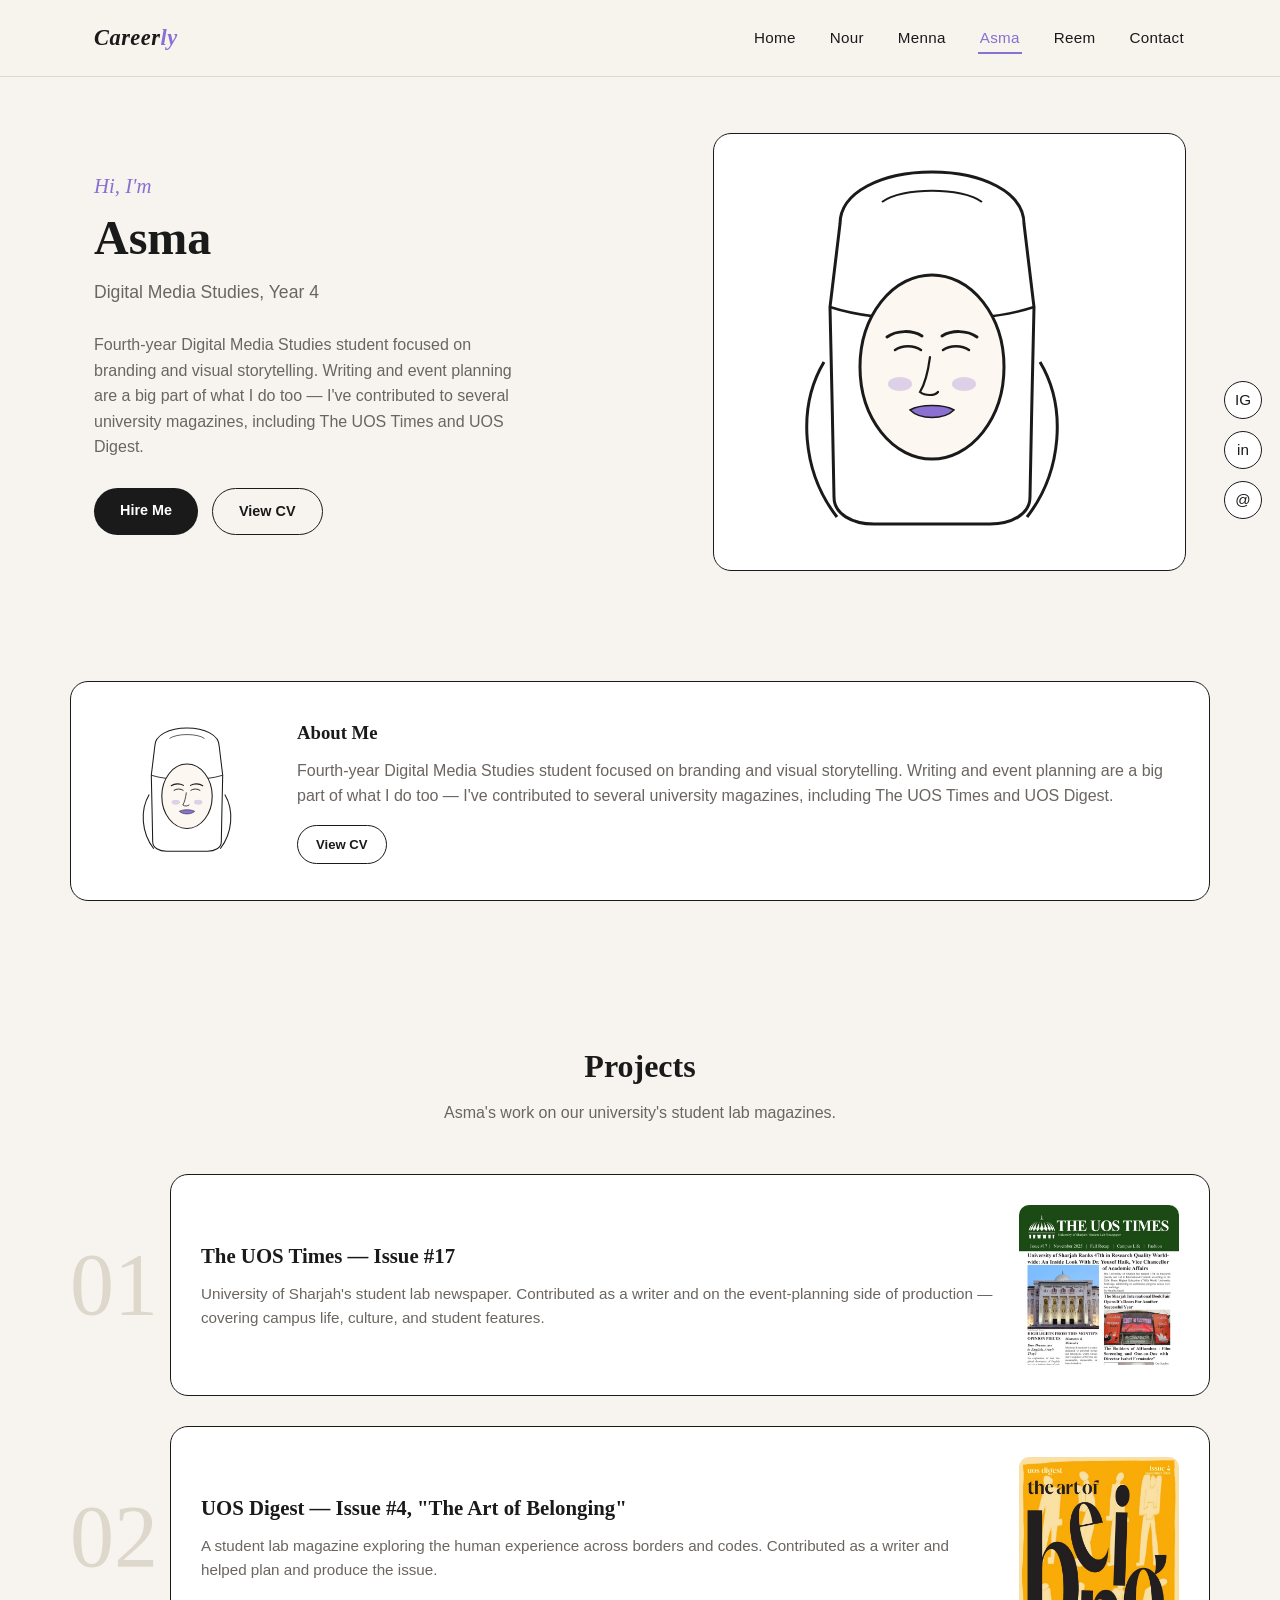
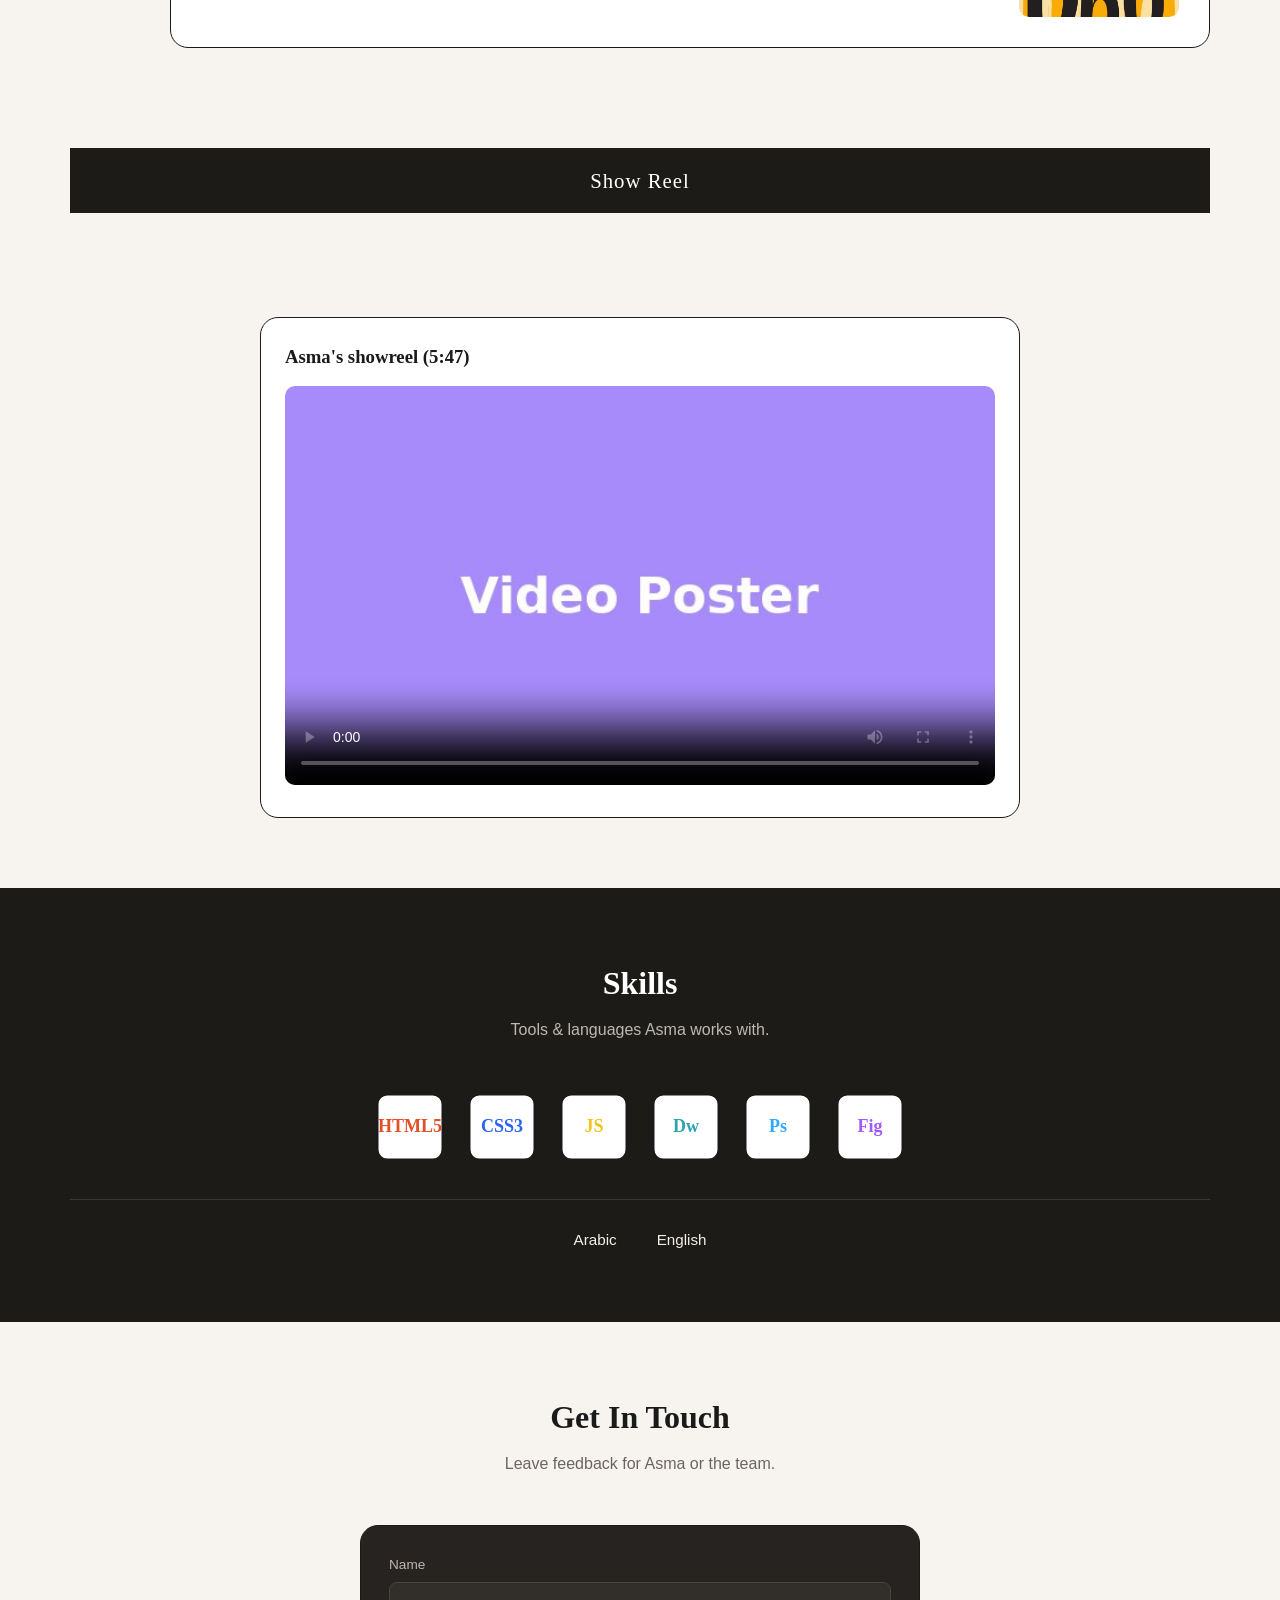
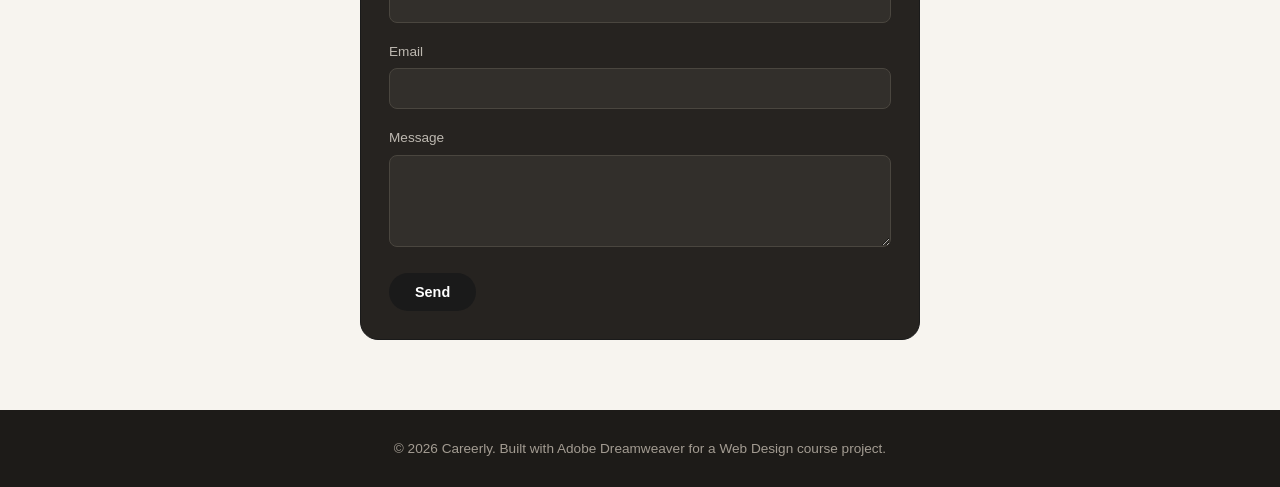
==== asma.html @ 3bf2ea1f "Careerly group portfolio site" ====
<!DOCTYPE html>
<html lang="en">
<head>
<meta charset="UTF-8">
<meta name="viewport" content="width=device-width, initial-scale=1.0">
<title>Asma — Careerly</title>
<meta name="description" content="Asma's individual portfolio page — Careerly group project.">
<link rel="stylesheet" href="css/style.css">
<link rel="stylesheet" href="css/member-asma.css">
</head>
<body>

<header class="site-header">
  <div class="nav-wrap">
    <div class="logo">Career<span>ly</span></div>
    <button class="nav-toggle" aria-label="Toggle navigation">&#9776;</button>
    <nav class="main-nav">
      <ul>
        <li><a href="index.html">Home</a></li>
        <li><a href="nour.html">Nour</a></li>
        <li><a href="menna.html">Menna</a></li>
        <li><a href="asma.html" class="active">Asma</a></li>
        <li><a href="reem.html">Reem</a></li>
        <li><a href="index.html#contact">Contact</a></li>
      </ul>
    </nav>
  </div>
</header>

<div class="social-rail">
  <a href="#" aria-label="Instagram">IG</a>
  <a href="#" aria-label="LinkedIn">in</a>
  <a href="#" aria-label="Email">@</a>
</div>

<section class="profile-hero">
  <div>
    <div class="eyebrow">Hi, I'm</div>
    <h1>Asma</h1>
    <div class="role">Digital Media Studies, Year 4</div>
    <p style="color:var(--ink-muted);max-width:420px;margin-bottom:28px;">
      Fourth-year Digital Media Studies student focused on branding and visual storytelling. Writing and event planning are a big part of what I do too — I've contributed to several university magazines, including The UOS Times and UOS Digest.
    </p>
    <div class="cta-row">
      <a href="#contact-foot" class="btn">Hire Me</a>
      <a href="#" class="btn secondary" onclick="document.getElementById('cv-modal-asma').classList.add('open');return false;">View CV</a>
    </div>
  </div>
  <div class="portrait-frame">
    <img src="images/asma/portrait.svg" alt="Asma — illustrated portrait">
  </div>
</section>

<section id="about">
  <div class="about-card">
    <img class="mini-portrait" src="images/asma/portrait.svg" alt="Asma">
    <div>
      <h3>About Me</h3>
      <p>Fourth-year Digital Media Studies student focused on branding and visual storytelling. Writing and event planning are a big part of what I do too — I've contributed to several university magazines, including The UOS Times and UOS Digest.</p>
      <a href="#" class="btn secondary small" onclick="document.getElementById('cv-modal-asma').classList.add('open');return false;">View CV</a>
    </div>
  </div>
</section>

<section id="projects">
  <h2>Projects</h2>
  <p class="section-sub">Asma's work on our university's student lab magazines.</p>

  <div class="project-numbered">
    <div class="big-number">01</div>
    <div class="card">
      <div>
        <h3>The UOS Times — Issue #17</h3>
        <p>University of Sharjah's student lab newspaper. Contributed as a writer and on the
           event-planning side of production — covering campus life, culture, and student features.</p>
      </div>
      <div class="thumb"><img src="images/asma/project1.jpg" alt="The UOS Times, Issue 17 cover"></div>
    </div>
  </div>

  <div class="project-numbered">
    <div class="big-number">02</div>
    <div class="card">
      <div>
        <h3>UOS Digest — Issue #4, "The Art of Belonging"</h3>
        <p>A student lab magazine exploring the human experience across borders and codes.
           Contributed as a writer and helped plan and produce the issue.</p>
      </div>
      <div class="thumb"><img src="images/asma/project2.jpg" alt="UOS Digest, Issue 4 cover"></div>
    </div>
  </div>
</section>

<div class="media-section-header">Show Reel</div>
<section>
  <div class="media-block">
    <h3 style="font-family:var(--font-serif);margin-bottom:14px;">Asma's showreel (5:47)</h3>
    <video controls poster="images/asma/video-poster.jpg">
      <source src="images/asma/showreel.mp4" type="video/mp4">
      Your browser does not support the video tag.
    </video>
  </div>
</section>

<section class="on-dark" style="background:var(--dark);">
  <h2>Skills</h2>
  <p class="section-sub">Tools &amp; languages Asma works with.</p>
  <div class="skills-icons">
    <img src="images/skills/html5.svg" alt="HTML5">
    <img src="images/skills/css3.svg" alt="CSS3">
    <img src="images/skills/js.svg" alt="JavaScript">
    <img src="images/skills/dw.svg" alt="Dreamweaver">
    <img src="images/skills/ps.svg" alt="Photoshop">
    <img src="images/skills/figma.svg" alt="Figma">
  </div>
  <div class="languages-row">
    <div class="lang">Arabic</div>
    <div class="lang">English</div>
  </div>
</section>

<section id="contact-foot">
  <h2>Get In Touch</h2>
  <p class="section-sub">Leave feedback for Asma or the team.</p>
  <form id="contact-form" class="contact-form" style="max-width:560px;margin:0 auto;border:1.5px solid var(--border);" novalidate>
    <div class="form-group">
      <label for="name">Name</label>
      <input type="text" id="name" name="name">
      <div class="form-error"></div>
    </div>
    <div class="form-group">
      <label for="email">Email</label>
      <input type="email" id="email" name="email">
      <div class="form-error"></div>
    </div>
    <div class="form-group">
      <label for="message">Message</label>
      <textarea id="message" name="message" rows="4"></textarea>
      <div class="form-error"></div>
    </div>
    <button type="submit" class="btn">Send</button>
    <div class="form-status"></div>
  </form>
</section>

<footer>
  <p>&copy; 2026 Careerly. Built with Adobe Dreamweaver for a Web Design course project.</p>
</footer>

<div id="cv-modal-asma" class="cv-modal" aria-hidden="true">
  <div class="cv-modal-backdrop" onclick="document.getElementById('cv-modal-asma').classList.remove('open')"></div>
  <div class="cv-modal-box">
    <button class="cv-modal-close" onclick="document.getElementById('cv-modal-asma').classList.remove('open')" aria-label="Close">&times;</button>
    <img src="[data-uri]" alt="Asma's CV">
    <a class="btn small" style="margin-top:14px;display:inline-block;" href="files/asma_cv.pdf" download>Download PDF</a>
  </div>
</div>

<script src="js/script.js"></script>
</body>
</html>
---- css/style.css ----
/* ============================================================
   TEAM NEXUS PORTFOLIO — SHARED STYLESHEET (v2, line-art theme)
   Light editorial look with hand-drawn portrait illustrations.
   Each member page loads css/member-*.css for its one accent color.
   ============================================================ */

:root {
  --bg: #f7f4ef;
  --bg-card: #ffffff;
  --ink: #1a1a1a;
  --ink-muted: #6b6560;
  --border: #1a1a1a;
  --border-soft: #ddd7cc;
  --dark: #1d1b18;
  --dark-elevated: #262320;
  --accent: #2fa3b0;       /* shared group accent, overridden per member */
  --radius: 18px;
  --max-width: 1140px;
  --font-serif: Georgia, 'Times New Roman', Times, serif;
  --font-sans: 'Segoe UI', Tahoma, Geneva, Verdana, sans-serif;
}

* { box-sizing: border-box; margin: 0; padding: 0; }
html { scroll-behavior: smooth; }

body {
  font-family: var(--font-sans);
  background: var(--bg);
  color: var(--ink);
  line-height: 1.6;
}

img { max-width: 100%; display: block; }
a { color: inherit; text-decoration: none; }

.container { max-width: var(--max-width); margin: 0 auto; padding: 0 24px; }

/* ---------- Header / Nav ---------- */
header.site-header {
  position: sticky;
  top: 0;
  z-index: 100;
  background: rgba(247, 244, 239, 0.94);
  backdrop-filter: blur(6px);
  border-bottom: 1px solid var(--border-soft);
}

.nav-wrap {
  display: flex;
  align-items: center;
  justify-content: space-between;
  padding: 20px 24px;
  max-width: var(--max-width);
  margin: 0 auto;
}

.logo {
  font-family: var(--font-serif);
  font-weight: 700;
  font-size: 1.4rem;
  letter-spacing: 0.5px;
  font-style: italic;
}
.logo span { color: var(--accent); }

nav.main-nav ul { list-style: none; display: flex; gap: 30px; }

nav.main-nav a {
  color: var(--ink);
  font-weight: 500;
  font-size: 0.95rem;
  letter-spacing: 0.3px;
  padding: 6px 2px;
  border-bottom: 2px solid transparent;
  transition: border-color 0.2s, color 0.2s;
}

nav.main-nav a:hover,
nav.main-nav a.active {
  color: var(--accent);
  border-bottom-color: var(--accent);
}

.nav-toggle {
  display: none;
  background: none;
  border: none;
  color: var(--ink);
  font-size: 1.6rem;
  cursor: pointer;
}

/* ---------- Landing hero ---------- */
.hero {
  text-align: center;
  padding: 90px 24px 60px;
}

.hero .eyebrow {
  font-family: var(--font-serif);
  font-style: italic;
  color: var(--accent);
  font-size: 1.1rem;
  margin-bottom: 10px;
}

.hero h1 {
  font-family: var(--font-serif);
  font-size: clamp(1.9rem, 4.2vw, 2.9rem);
  font-weight: 400;
  line-height: 1.4;
  max-width: 740px;
  margin: 0 auto 10px;
}
.hero h1 strong { font-weight: 700; }

/* ---------- Portrait cards (landing) ---------- */
.team-grid {
  display: grid;
  grid-template-columns: repeat(auto-fit, minmax(210px, 1fr));
  gap: 26px;
  max-width: var(--max-width);
  margin: 56px auto 0;
}

.team-card {
  background: var(--bg-card);
  border: 1.5px solid var(--border);
  border-radius: var(--radius);
  padding: 22px 18px 24px;
  text-align: center;
  transition: transform 0.2s;
}
.team-card:hover { transform: translateY(-6px); }

.team-card .avatar-frame {
  width: 100%;
  aspect-ratio: 1/1.05;
  border-radius: 12px;
  overflow: hidden;
  margin-bottom: 16px;
  background: #fff;
}
.team-card .avatar-frame img { width: 100%; height: 100%; object-fit: contain; }

.team-card h3 { font-family: var(--font-serif); font-size: 1.15rem; margin-bottom: 4px; }
.team-card .role { color: var(--ink-muted); font-size: 0.85rem; margin-bottom: 14px; }

.btn {
  display: inline-block;
  background: var(--ink);
  color: #fff;
  font-weight: 600;
  font-size: 0.9rem;
  padding: 11px 26px;
  border-radius: 999px;
  border: none;
  cursor: pointer;
  transition: transform 0.15s, background 0.15s;
}
.btn:hover { transform: translateY(-2px); background: var(--accent); }
.btn.secondary {
  background: transparent;
  color: var(--ink);
  border: 1.5px solid var(--border);
}
.btn.secondary:hover { background: var(--ink); color: #fff; }
.btn.small { padding: 8px 18px; font-size: 0.82rem; }

/* ---------- Section ---------- */
section { padding: 70px 24px; }

section h2 {
  font-family: var(--font-serif);
  font-size: 2rem;
  margin-bottom: 8px;
  text-align: center;
}
section.on-dark h2 { color: #fff; }

.section-sub { text-align: center; color: var(--ink-muted); margin-bottom: 48px; }
section.on-dark .section-sub { color: #bdb8b0; }

/* ---------- Gallery strip ---------- */
.gallery-strip {
  display: grid;
  grid-template-columns: repeat(4, 1fr);
  gap: 4px;
  max-width: var(--max-width);
  margin: 0 auto;
}
.gallery-strip img { width: 100%; aspect-ratio: 4/3; object-fit: cover; }
@media (max-width: 700px) { .gallery-strip { grid-template-columns: repeat(2, 1fr); } }

/* ---------- Our Team (circular avatars) ---------- */
.our-team { background: var(--bg); text-align: center; }
.our-team-grid {
  display: grid;
  grid-template-columns: repeat(auto-fit, minmax(140px, 1fr));
  gap: 30px;
  max-width: 820px;
  margin: 0 auto;
}
.our-team-grid figure { display: flex; flex-direction: column; align-items: center; }
.our-team-grid .circle {
  width: 130px;
  height: 130px;
  border-radius: 50%;
  background: #fff;
  border: 1.5px solid var(--border);
  overflow: hidden;
  margin-bottom: 14px;
}
.our-team-grid .circle img { width: 100%; height: 100%; object-fit: contain; }
.our-team-grid figcaption { font-family: var(--font-serif); font-size: 1.05rem; }

/* ---------- Dark split footer: Contact + Comments ---------- */
.contact-split {
  background: var(--dark);
  color: #f2efe9;
  padding: 70px 24px;
}
.contact-split .container {
  display: grid;
  grid-template-columns: 1fr 1fr;
  gap: 48px;
}
@media (max-width: 760px) { .contact-split .container { grid-template-columns: 1fr; } }

.contact-split h2 { text-align: left; font-family: var(--font-serif); margin-bottom: 24px; color: #fff; }

.contact-list { list-style: none; }
.contact-list li { padding: 12px 0; border-bottom: 1px solid #3a3733; display: flex; gap: 10px; }
.contact-list li .k { color: #a39c92; width: 90px; flex-shrink: 0; }
.contact-list li .v { color: #f2efe9; }

.contact-form {
  background: var(--dark-elevated);
  border-radius: var(--radius);
  padding: 28px;
}

.form-group { margin-bottom: 18px; }
.form-group label { display: block; margin-bottom: 6px; font-size: 0.85rem; color: #bdb8b0; }

.form-group input,
.form-group textarea,
.form-group select {
  width: 100%;
  padding: 11px 14px;
  background: #322f2b;
  border: 1px solid #4a463f;
  border-radius: 8px;
  color: #fff;
  font-family: inherit;
  font-size: 0.95rem;
}
.form-group input:focus,
.form-group textarea:focus,
.form-group select:focus { outline: none; border-color: var(--accent); }

.form-error { color: #ff8a7a; font-size: 0.8rem; margin-top: 4px; display: none; }
.form-status { margin-top: 14px; font-size: 0.9rem; display: none; }
.form-status.success { color: #6fd6a0; }
.form-status.error { color: #ff8a7a; }

/* ---------- Individual page: profile hero ---------- */
.profile-hero {
  display: grid;
  grid-template-columns: 1.1fr 0.9fr;
  gap: 40px;
  align-items: center;
  max-width: var(--max-width);
  margin: 0 auto;
  padding: 56px 24px 40px;
  position: relative;
}
@media (max-width: 760px) { .profile-hero { grid-template-columns: 1fr; text-align: center; } }

.profile-hero .eyebrow {
  font-family: var(--font-serif);
  font-style: italic;
  color: var(--accent);
  font-size: 1.3rem;
  margin-bottom: 6px;
}
.profile-hero h1 {
  font-family: var(--font-serif);
  font-size: clamp(2.1rem, 4.6vw, 3rem);
  margin-bottom: 10px;
  line-height: 1.25;
}
.profile-hero .role { color: var(--ink-muted); font-size: 1.1rem; margin-bottom: 26px; }
.profile-hero .cta-row { display: flex; gap: 14px; }
@media (max-width: 760px) { .profile-hero .cta-row { justify-content: center; } }

.profile-hero .portrait-frame {
  background: #fff;
  border: 1.5px solid var(--border);
  border-radius: var(--radius);
  padding: 18px;
}

/* vertical social rail */
.social-rail {
  position: fixed;
  right: 18px;
  top: 50%;
  transform: translateY(-50%);
  display: flex;
  flex-direction: column;
  gap: 12px;
  z-index: 50;
}
.social-rail a {
  width: 38px; height: 38px;
  border: 1.5px solid var(--border);
  border-radius: 50%;
  display: flex; align-items: center; justify-content: center;
  background: #fff;
  font-size: 0.95rem;
}
.social-rail a:hover { background: var(--ink); color: #fff; }
@media (max-width: 900px) { .social-rail { display: none; } }

/* ---------- About Me card ---------- */
.about-card {
  max-width: var(--max-width);
  margin: 0 auto;
  background: var(--bg-card);
  border: 1.5px solid var(--border);
  border-radius: var(--radius);
  padding: 36px;
  display: grid;
  grid-template-columns: 160px 1fr;
  gap: 30px;
  align-items: center;
}
@media (max-width: 700px) { .about-card { grid-template-columns: 1fr; text-align: center; } }
.about-card .mini-portrait { width: 140px; margin: 0 auto; }
.about-card h3 { font-family: var(--font-serif); margin-bottom: 10px; }
.about-card p { color: var(--ink-muted); margin-bottom: 16px; }

/* ---------- Numbered project section ---------- */
.project-numbered {
  display: grid;
  grid-template-columns: 90px 1fr;
  gap: 10px;
  max-width: var(--max-width);
  margin: 0 auto 30px;
  align-items: center;
}
.project-numbered .big-number {
  font-family: var(--font-serif);
  font-size: 5.5rem;
  color: var(--border-soft);
  line-height: 1;
}
.project-numbered .card {
  background: var(--bg-card);
  border: 1.5px solid var(--border);
  border-radius: var(--radius);
  padding: 30px;
  display: grid;
  grid-template-columns: 1fr 160px;
  gap: 24px;
  align-items: center;
}
@media (max-width: 700px) {
  .project-numbered { grid-template-columns: 1fr; }
  .project-numbered .card { grid-template-columns: 1fr; }
}
.project-numbered h3 { font-family: var(--font-serif); font-size: 1.3rem; margin-bottom: 10px; }
.project-numbered p { color: var(--ink-muted); font-size: 0.95rem; }
.project-numbered .thumb { border-radius: 10px; overflow: hidden; }
.project-numbered .thumb img { width: 100%; aspect-ratio: 1/1; object-fit: cover; }

/* ---------- Art Work / media gallery ---------- */
.media-section-header {
  background: var(--dark);
  color: #fff;
  text-align: center;
  padding: 16px;
  font-family: var(--font-serif);
  font-size: 1.3rem;
  letter-spacing: 1px;
  max-width: var(--max-width);
  margin: 0 auto;
}
.media-block {
  max-width: 760px;
  margin: 34px auto 0;
  background: var(--bg-card);
  border: 1.5px solid var(--border);
  border-radius: var(--radius);
  padding: 24px;
}
.media-block video,
.media-block audio { width: 100%; border-radius: 10px; }

/* ---------- Skills (dark) ---------- */
.skills-icons {
  display: flex;
  flex-wrap: wrap;
  justify-content: center;
  gap: 20px;
  max-width: var(--max-width);
  margin: 0 auto 36px;
}
.skills-icons img { width: 72px; height: 72px; }

.languages-row {
  display: flex;
  flex-wrap: wrap;
  justify-content: center;
  gap: 40px;
  max-width: var(--max-width);
  margin: 0 auto;
  border-top: 1px solid #3a3733;
  padding-top: 28px;
}
.languages-row .lang { text-align: center; color: #f2efe9; font-size: 0.95rem; }

/* ---------- Skills pill fallback (legacy, used on contact page if present) ---------- */
.skill-pill {
  background: var(--bg-card);
  border: 1.5px solid var(--border);
  padding: 8px 18px;
  border-radius: 999px;
  font-size: 0.88rem;
}

/* ---------- Footer ---------- */
footer {
  text-align: center;
  padding: 28px 24px;
  color: var(--ink-muted);
  background: var(--dark);
  font-size: 0.85rem;
}
footer, footer a { color: #a39c92; }

/* ---------- Mobile nav ---------- */
@media (max-width: 760px) {
  .nav-toggle { display: block; }
  nav.main-nav {
    position: absolute;
    top: 100%;
    left: 0;
    right: 0;
    background: var(--bg);
    border-bottom: 1px solid var(--border-soft);
    display: none;
  }
  nav.main-nav.open { display: block; }
  nav.main-nav ul { flex-direction: column; padding: 20px 24px; gap: 18px; }
}

/* ---------- CV preview modal ---------- */
.cv-modal {
  position: fixed;
  inset: 0;
  z-index: 1000;
  display: none;
}
.cv-modal.open { display: block; }
.cv-modal-backdrop {
  position: absolute;
  inset: 0;
  background: rgba(20, 18, 16, 0.72);
}
.cv-modal-box {
  position: relative;
  max-width: 640px;
  margin: 40px auto;
  max-height: 90vh;
  overflow-y: auto;
  background: #fff;
  border-radius: var(--radius);
  padding: 20px;
  text-align: center;
}
.cv-modal-box img { width: 100%; border-radius: 10px; border: 1px solid var(--border-soft); }
.cv-modal-close {
  position: absolute;
  top: 10px;
  right: 14px;
  background: none;
  border: none;
  font-size: 1.8rem;
  line-height: 1;
  cursor: pointer;
  color: var(--ink);
}
---- css/member-asma.css ----
:root { --accent: #8b6fd1; }
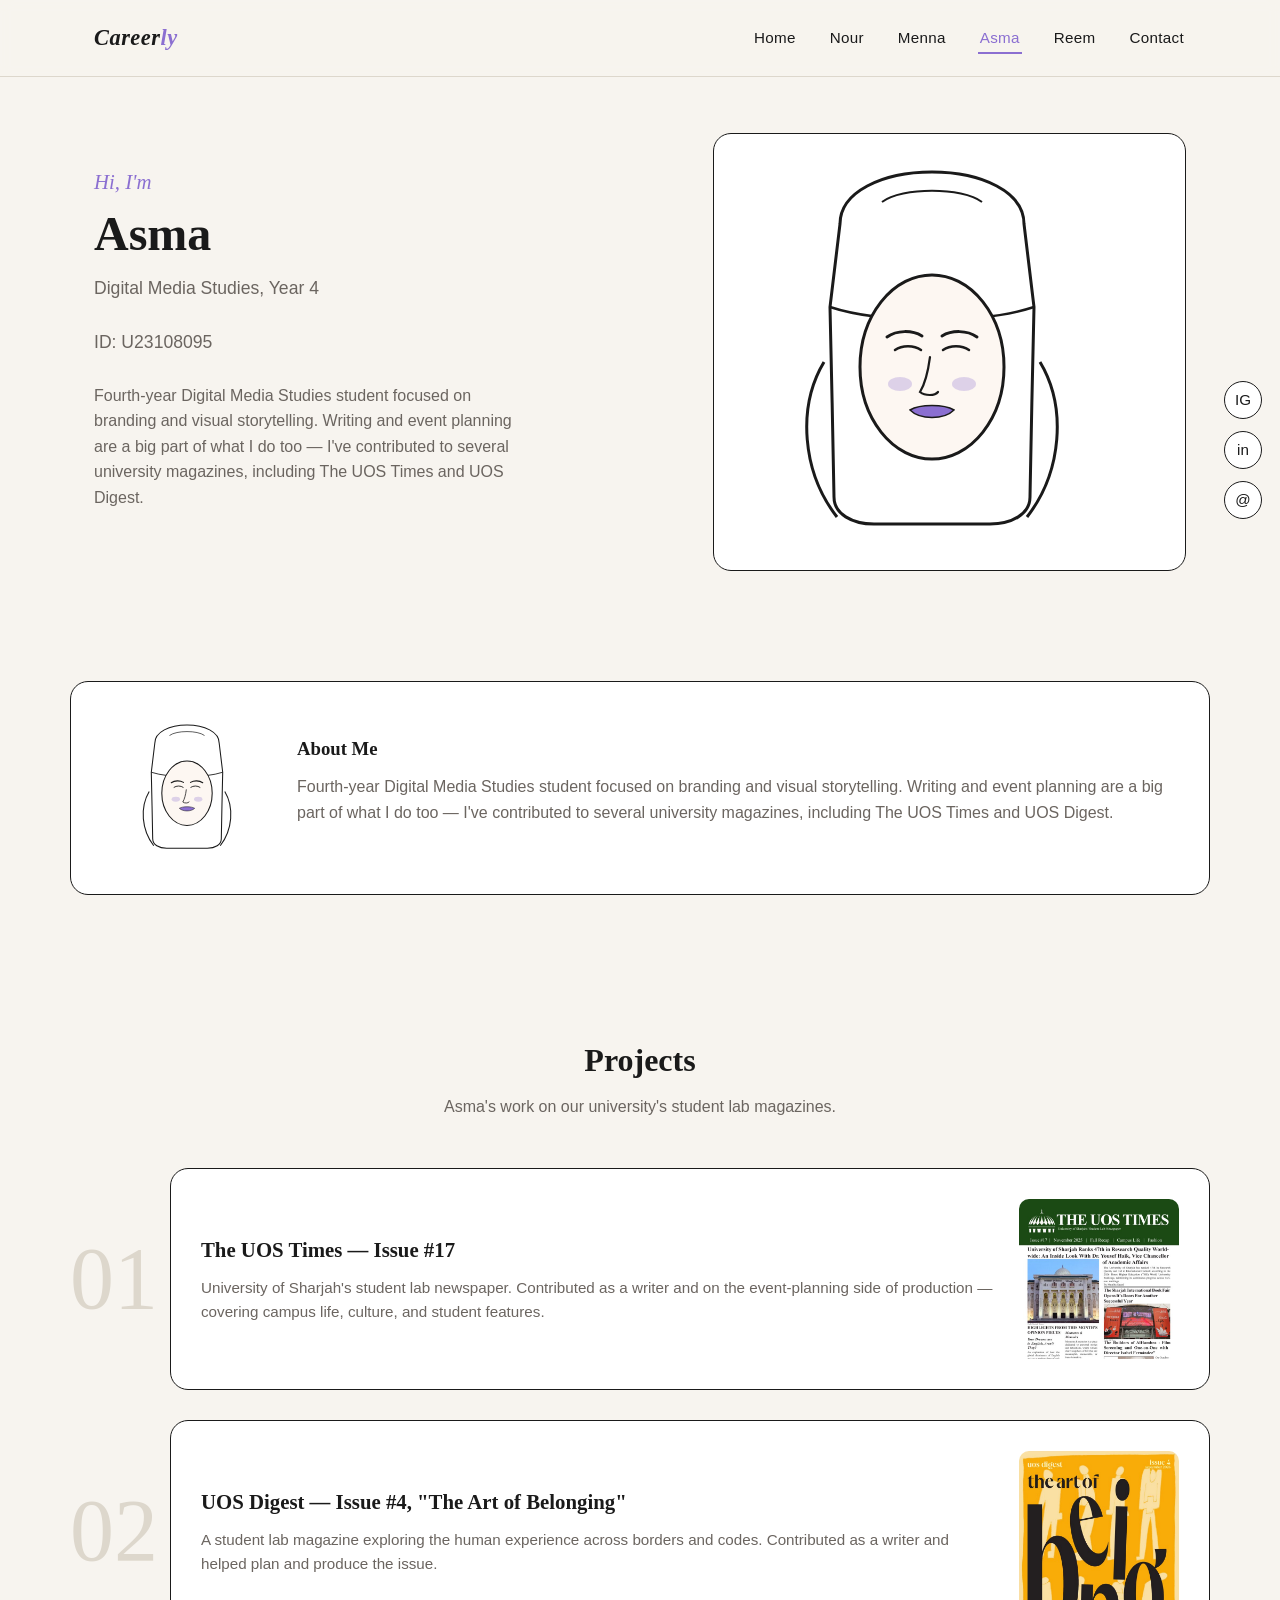
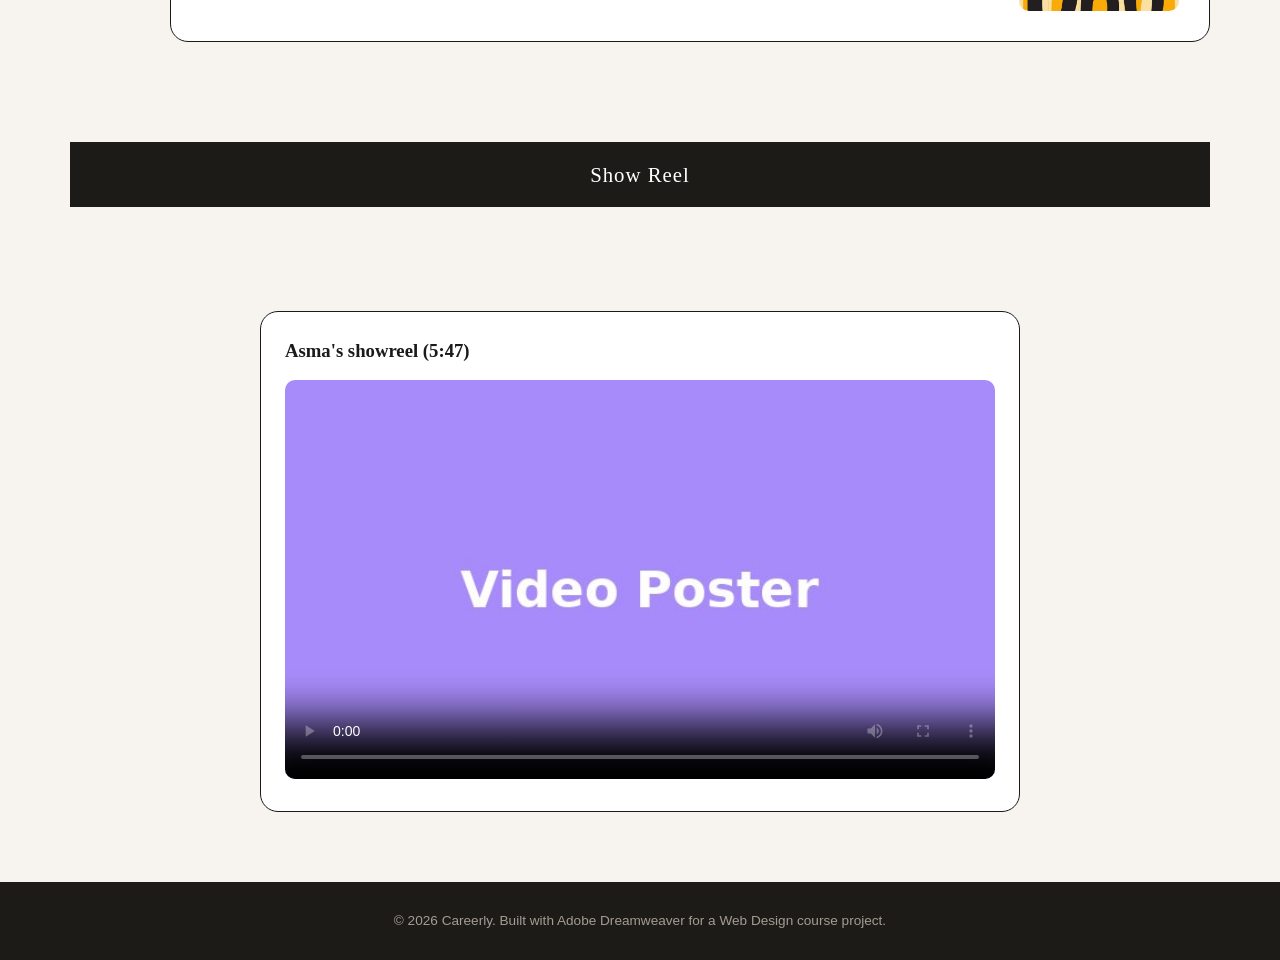
==== commit 1666ef39: "Update site to latest version Co-Authored-By: Claude Opus 5.5 <noreply@anthropic.com> Claude-Session" ====
--- a/asma.html
+++ b/asma.html
@@ -38,13 +38,10 @@
     <div class="eyebrow">Hi, I'm</div>
     <h1>Asma</h1>
     <div class="role">Digital Media Studies, Year 4</div>
+    <div class="role">ID: U23108095</div>
     <p style="color:var(--ink-muted);max-width:420px;margin-bottom:28px;">
       Fourth-year Digital Media Studies student focused on branding and visual storytelling. Writing and event planning are a big part of what I do too — I've contributed to several university magazines, including The UOS Times and UOS Digest.
     </p>
-    <div class="cta-row">
-      <a href="#contact-foot" class="btn">Hire Me</a>
-      <a href="#" class="btn secondary" onclick="document.getElementById('cv-modal-asma').classList.add('open');return false;">View CV</a>
-    </div>
   </div>
   <div class="portrait-frame">
     <img src="images/asma/portrait.svg" alt="Asma — illustrated portrait">
@@ -57,7 +54,6 @@
     <div>
       <h3>About Me</h3>
       <p>Fourth-year Digital Media Studies student focused on branding and visual storytelling. Writing and event planning are a big part of what I do too — I've contributed to several university magazines, including The UOS Times and UOS Digest.</p>
-      <a href="#" class="btn secondary small" onclick="document.getElementById('cv-modal-asma').classList.add('open');return false;">View CV</a>
     </div>
   </div>
 </section>
@@ -102,60 +98,10 @@
   </div>
 </section>
 
-<section class="on-dark" style="background:var(--dark);">
-  <h2>Skills</h2>
-  <p class="section-sub">Tools &amp; languages Asma works with.</p>
-  <div class="skills-icons">
-    <img src="images/skills/html5.svg" alt="HTML5">
-    <img src="images/skills/css3.svg" alt="CSS3">
-    <img src="images/skills/js.svg" alt="JavaScript">
-    <img src="images/skills/dw.svg" alt="Dreamweaver">
-    <img src="images/skills/ps.svg" alt="Photoshop">
-    <img src="images/skills/figma.svg" alt="Figma">
-  </div>
-  <div class="languages-row">
-    <div class="lang">Arabic</div>
-    <div class="lang">English</div>
-  </div>
-</section>
-
-<section id="contact-foot">
-  <h2>Get In Touch</h2>
-  <p class="section-sub">Leave feedback for Asma or the team.</p>
-  <form id="contact-form" class="contact-form" style="max-width:560px;margin:0 auto;border:1.5px solid var(--border);" novalidate>
-    <div class="form-group">
-      <label for="name">Name</label>
-      <input type="text" id="name" name="name">
-      <div class="form-error"></div>
-    </div>
-    <div class="form-group">
-      <label for="email">Email</label>
-      <input type="email" id="email" name="email">
-      <div class="form-error"></div>
-    </div>
-    <div class="form-group">
-      <label for="message">Message</label>
-      <textarea id="message" name="message" rows="4"></textarea>
-      <div class="form-error"></div>
-    </div>
-    <button type="submit" class="btn">Send</button>
-    <div class="form-status"></div>
-  </form>
-</section>
-
 <footer>
   <p>&copy; 2026 Careerly. Built with Adobe Dreamweaver for a Web Design course project.</p>
 </footer>
 
-<div id="cv-modal-asma" class="cv-modal" aria-hidden="true">
-  <div class="cv-modal-backdrop" onclick="document.getElementById('cv-modal-asma').classList.remove('open')"></div>
-  <div class="cv-modal-box">
-    <button class="cv-modal-close" onclick="document.getElementById('cv-modal-asma').classList.remove('open')" aria-label="Close">&times;</button>
-    <img src="[data-uri]